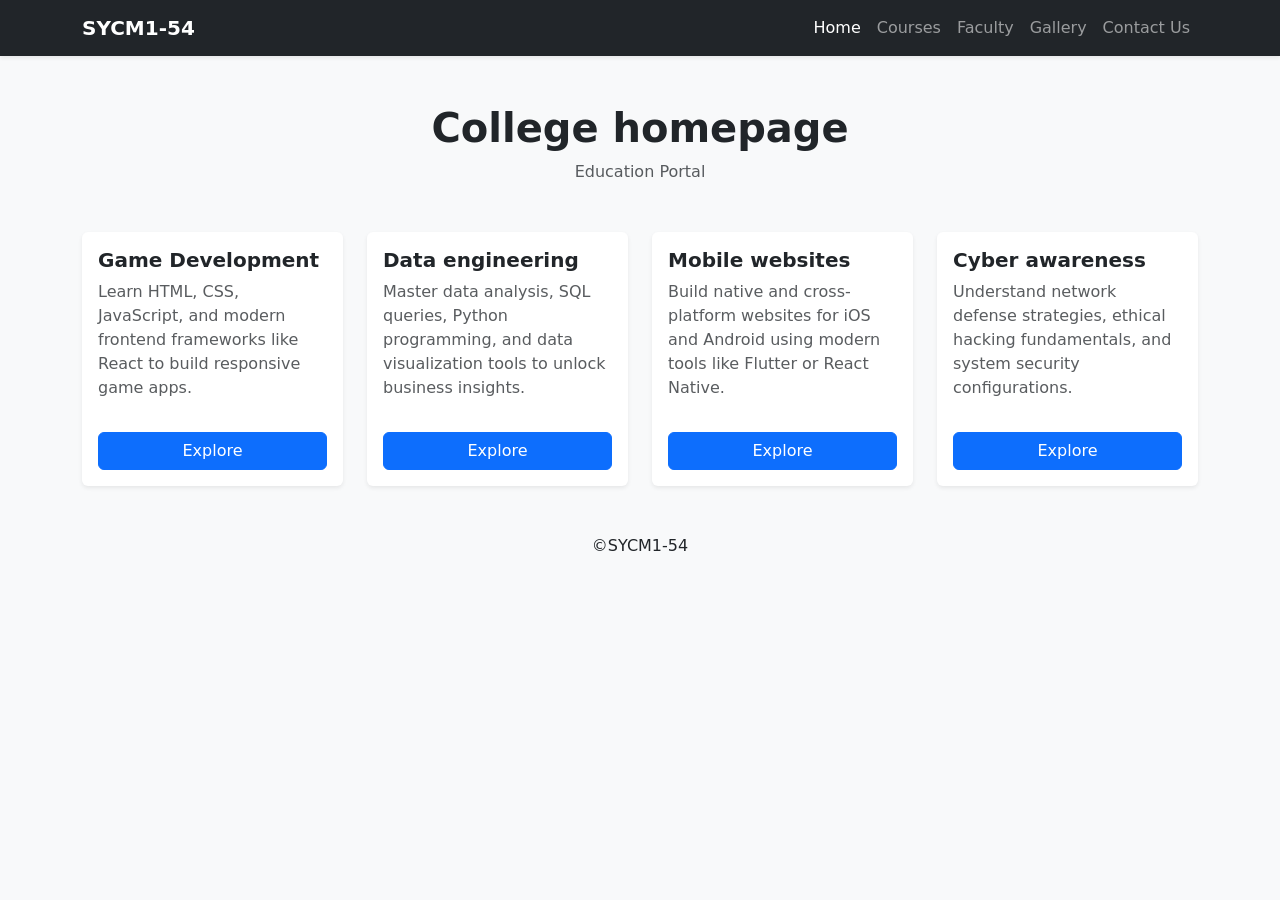
==== index.html @ 0f9f4968 "Rename expt6.html to index.html" ====
<html lang="en">
<head>
    <meta charset="UTF-8">
    <meta name="viewport" content="width=device-width, initial-scale=1.0">
    <title>College Homepage</title>
    
    <!-- Bootstrap 5.3 CSS CDN -->
    <link href="https://cdn.jsdelivr.net/npm/bootstrap@5.3.3/dist/css/bootstrap.min.css" rel="stylesheet">
    
    <style>
        
        .course-card {
            height: 100%;
            display: flex;
            flex-direction: column;
            transition: transform 0.2s ease, box-shadow 0.2s ease;
        }
        .grid-box{
            text-align: center;
        }
        .course-card:hover {
            transform: translateY(-5px);
            box-shadow: 0 8px 15px rgba(0, 0, 0, 0.1);
        }
        .course-card img {
            height: 180px;
            object-fit: cover;
        }
    </style>
</head>
<body class="bg-light">

    <nav class="navbar navbar-expand-lg navbar-dark bg-dark shadow-sm">
        <div class="container">
            <a class="navbar-brand fw-bold" href="#">SYCM1-54</a>
            
            <button class="navbar-toggler" type="button" data-bs-toggle="collapse" data-bs-target="#mainNavbar" aria-controls="mainNavbar" aria-expanded="false" aria-label="Toggle navigation">
                <span class="navbar-toggler-icon"></span>
            </button>
            
            <div class="collapse navbar-collapse" id="mainNavbar">
                <ul class="navbar-nav ms-auto mb-2 mb-lg-0">
                    <li class="nav-item">
                        <a class="nav-link active" aria-current="page" href="#">Home</a>
                    </li>
                    <li class="nav-item">
                        <a class="nav-link" href="#">Courses</a>
                    </li>
                    <li class="nav-item">
                        <a class="nav-link" href="#">Faculty</a>
                    </li>
                    <li class="nav-item">
                        <a class="nav-link" href="#">Gallery</a>
                    </li>
                    <li class="nav-item">
                        <a class="nav-link" href="#">Contact Us</a>
                    </li>
                </ul>
            </div>
        </div>
    </nav>

    <div class="container my-5">
        
        <div class="text-center mb-5">
            <h1 class="fw-bold">College homepage</h1>
            <p class="text-muted">Education Portal</p>
        </div>

        <div class="row g-4">
            
            <div class="col-12 col-md-6 col-lg-3">
                <div class="card course-card border-0 shadow-sm">
                    
                    <div class="card-body d-flex flex-column">
                        <h5 class="card-title fw-bold">Game Development</h5>
                        <p class="card-text text-muted flex-grow-1">Learn HTML, CSS, JavaScript, and modern frontend frameworks like React to build responsive game apps.</p>
                        <a href="#" class="btn btn-primary w-100 mt-3">Explore</a>
                    </div>
                </div>
            </div>

            <div class="col-12 col-md-6 col-lg-3">
                <div class="card course-card border-0 shadow-sm">
                    
                    <div class="card-body d-flex flex-column">
                        <h5 class="card-title fw-bold">Data engineering</h5>
                        <p class="card-text text-muted flex-grow-1">Master data analysis, SQL queries, Python programming, and data visualization tools to unlock business insights.</p>
                        <a href="#" class="btn btn-primary w-100 mt-3">Explore</a>
                    </div>
                </div>
            </div>

            <div class="col-12 col-md-6 col-lg-3">
                <div class="card course-card border-0 shadow-sm">
                   
                    <div class="card-body d-flex flex-column">
                        <h5 class="card-title fw-bold">Mobile websites</h5>
                        <p class="card-text text-muted flex-grow-1">Build native and cross-platform websites for iOS and Android using modern tools like Flutter or React Native.</p>
                        <a href="#" class="btn btn-primary w-100 mt-3">Explore</a>
                    </div>
                </div>
            </div>

            <div class="col-12 col-md-6 col-lg-3">
                <div class="card course-card border-0 shadow-sm">
                    
                    <div class="card-body d-flex flex-column">
                        <h5 class="card-title fw-bold">Cyber awareness</h5>
                        <p class="card-text text-muted flex-grow-1">Understand network defense strategies, ethical hacking fundamentals, and system security configurations.</p>
                        <a href="#" class="btn btn-primary w-100 mt-3">Explore</a>
                    </div>
                </div>
            </div>

        </div> 
        
    </div> 
    <footer class="row">
        <div class="col-15">
            <div class="grid-box">
                <p class="mb-0">&copy;SYCM1-54</p>
            </div>

        </div>
    </footer>

    <script src="https://cdn.jsdelivr.net/npm/bootstrap@5.3.3/dist/js/bootstrap.bundle.min.js"></script>
</body>
</html>
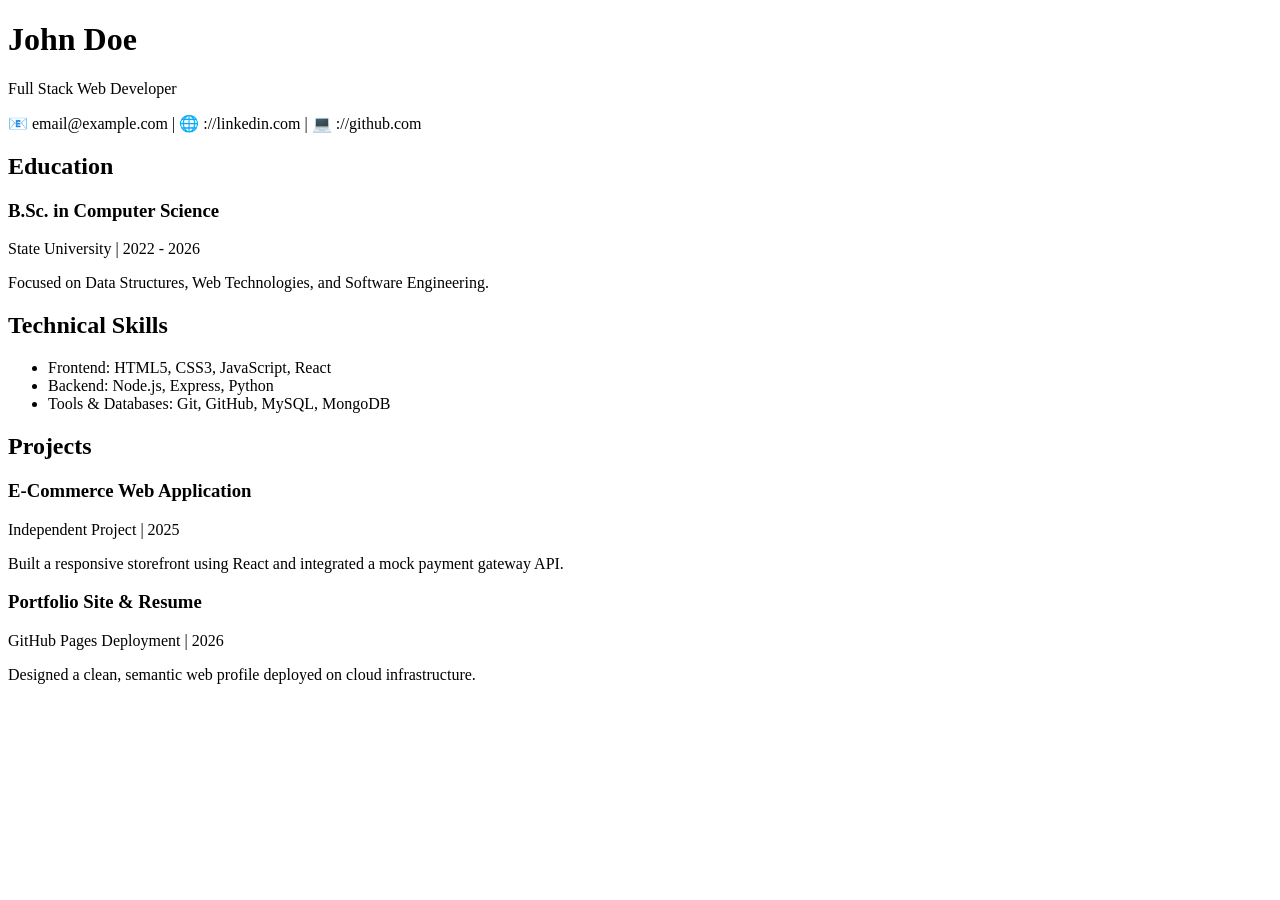
==== commit 48c0fedf: "Replace college homepage with professional resume Replaced college homepage with a professional resu" ====
--- a/index.html
+++ b/index.html
@@ -1,131 +1,57 @@
-
+<!DOCTYPE html>
 <html lang="en">
 <head>
     <meta charset="UTF-8">
     <meta name="viewport" content="width=device-width, initial-scale=1.0">
-    <title>College Homepage</title>
-    
-    <!-- Bootstrap 5.3 CSS CDN -->
-    <link href="https://cdn.jsdelivr.net/npm/bootstrap@5.3.3/dist/css/bootstrap.min.css" rel="stylesheet">
-    
-    <style>
-        
-        .course-card {
-            height: 100%;
-            display: flex;
-            flex-direction: column;
-            transition: transform 0.2s ease, box-shadow 0.2s ease;
-        }
-        .grid-box{
-            text-align: center;
-        }
-        .course-card:hover {
-            transform: translateY(-5px);
-            box-shadow: 0 8px 15px rgba(0, 0, 0, 0.1);
-        }
-        .course-card img {
-            height: 180px;
-            object-fit: cover;
-        }
-    </style>
+    <title>Professional Resume</title>
+    <link rel="stylesheet" href="style.css">
 </head>
-<body class="bg-light">
+<body>
+    <div class="resume-container">
+        <header>
+            <h1>John Doe</h1>
+            <p class="subtitle">Full Stack Web Developer</p>
+            <div class="contact-info">
+                <span>📧 email@example.com</span> | 
+                <span>🌐 ://linkedin.com</span> | 
+                <span>💻 ://github.com</span>
+            </div>
+        </header>
 
-    <nav class="navbar navbar-expand-lg navbar-dark bg-dark shadow-sm">
-        <div class="container">
-            <a class="navbar-brand fw-bold" href="#">SYCM1-54</a>
-            
-            <button class="navbar-toggler" type="button" data-bs-toggle="collapse" data-bs-target="#mainNavbar" aria-controls="mainNavbar" aria-expanded="false" aria-label="Toggle navigation">
-                <span class="navbar-toggler-icon"></span>
-            </button>
-            
-            <div class="collapse navbar-collapse" id="mainNavbar">
-                <ul class="navbar-nav ms-auto mb-2 mb-lg-0">
-                    <li class="nav-item">
-                        <a class="nav-link active" aria-current="page" href="#">Home</a>
-                    </li>
-                    <li class="nav-item">
-                        <a class="nav-link" href="#">Courses</a>
-                    </li>
-                    <li class="nav-item">
-                        <a class="nav-link" href="#">Faculty</a>
-                    </li>
-                    <li class="nav-item">
-                        <a class="nav-link" href="#">Gallery</a>
-                    </li>
-                    <li class="nav-item">
-                        <a class="nav-link" href="#">Contact Us</a>
-                    </li>
+        <main>
+            <section>
+                <h2>Education</h2>
+                <div class="entry">
+                    <h3>B.Sc. in Computer Science</h3>
+                    <p class="meta">State University | 2022 - 2026</p>
+                    <p>Focused on Data Structures, Web Technologies, and Software Engineering.</p>
+                </div>
+            </section>
+
+
+                    <section>
+                <h2>Technical Skills</h2>
+                <ul class="skills-list">
+                    <li>Frontend: HTML5, CSS3, JavaScript, React</li>
+                    <li>Backend: Node.js, Express, Python</li>
+                    <li>Tools & Databases: Git, GitHub, MySQL, MongoDB</li>
                 </ul>
-            </div>
-        </div>
-    </nav>
+            </section>
 
-    <div class="container my-5">
-        
-        <div class="text-center mb-5">
-            <h1 class="fw-bold">College homepage</h1>
-            <p class="text-muted">Education Portal</p>
-        </div>
-
-        <div class="row g-4">
-            
-            <div class="col-12 col-md-6 col-lg-3">
-                <div class="card course-card border-0 shadow-sm">
-                    
-                    <div class="card-body d-flex flex-column">
-                        <h5 class="card-title fw-bold">Game Development</h5>
-                        <p class="card-text text-muted flex-grow-1">Learn HTML, CSS, JavaScript, and modern frontend frameworks like React to build responsive game apps.</p>
-                        <a href="#" class="btn btn-primary w-100 mt-3">Explore</a>
-                    </div>
+            <section>
+                <h2>Projects</h2>
+                <div class="entry">
+                    <h3>E-Commerce Web Application</h3>
+                    <p class="meta">Independent Project | 2025</p>
+                    <p>Built a responsive storefront using React and integrated a mock payment gateway API.</p>
                 </div>
-            </div>
-
-            <div class="col-12 col-md-6 col-lg-3">
-                <div class="card course-card border-0 shadow-sm">
-                    
-                    <div class="card-body d-flex flex-column">
-                        <h5 class="card-title fw-bold">Data engineering</h5>
-                        <p class="card-text text-muted flex-grow-1">Master data analysis, SQL queries, Python programming, and data visualization tools to unlock business insights.</p>
-                        <a href="#" class="btn btn-primary w-100 mt-3">Explore</a>
-                    </div>
+                <div class="entry">
+                    <h3>Portfolio Site & Resume</h3>
+                    <p class="meta">GitHub Pages Deployment | 2026</p>
+                    <p>Designed a clean, semantic web profile deployed on cloud infrastructure.</p>
                 </div>
-            </div>
-
-            <div class="col-12 col-md-6 col-lg-3">
-                <div class="card course-card border-0 shadow-sm">
-                   
-                    <div class="card-body d-flex flex-column">
-                        <h5 class="card-title fw-bold">Mobile websites</h5>
-                        <p class="card-text text-muted flex-grow-1">Build native and cross-platform websites for iOS and Android using modern tools like Flutter or React Native.</p>
-                        <a href="#" class="btn btn-primary w-100 mt-3">Explore</a>
-                    </div>
-                </div>
-            </div>
-
-            <div class="col-12 col-md-6 col-lg-3">
-                <div class="card course-card border-0 shadow-sm">
-                    
-                    <div class="card-body d-flex flex-column">
-                        <h5 class="card-title fw-bold">Cyber awareness</h5>
-                        <p class="card-text text-muted flex-grow-1">Understand network defense strategies, ethical hacking fundamentals, and system security configurations.</p>
-                        <a href="#" class="btn btn-primary w-100 mt-3">Explore</a>
-                    </div>
-                </div>
-            </div>
-
-        </div> 
-        
-    </div> 
-    <footer class="row">
-        <div class="col-15">
-            <div class="grid-box">
-                <p class="mb-0">&copy;SYCM1-54</p>
-            </div>
-
-        </div>
-    </footer>
-
-    <script src="https://cdn.jsdelivr.net/npm/bootstrap@5.3.3/dist/js/bootstrap.bundle.min.js"></script>
+            </section>
+        </main>
+    </div>
 </body>
 </html>
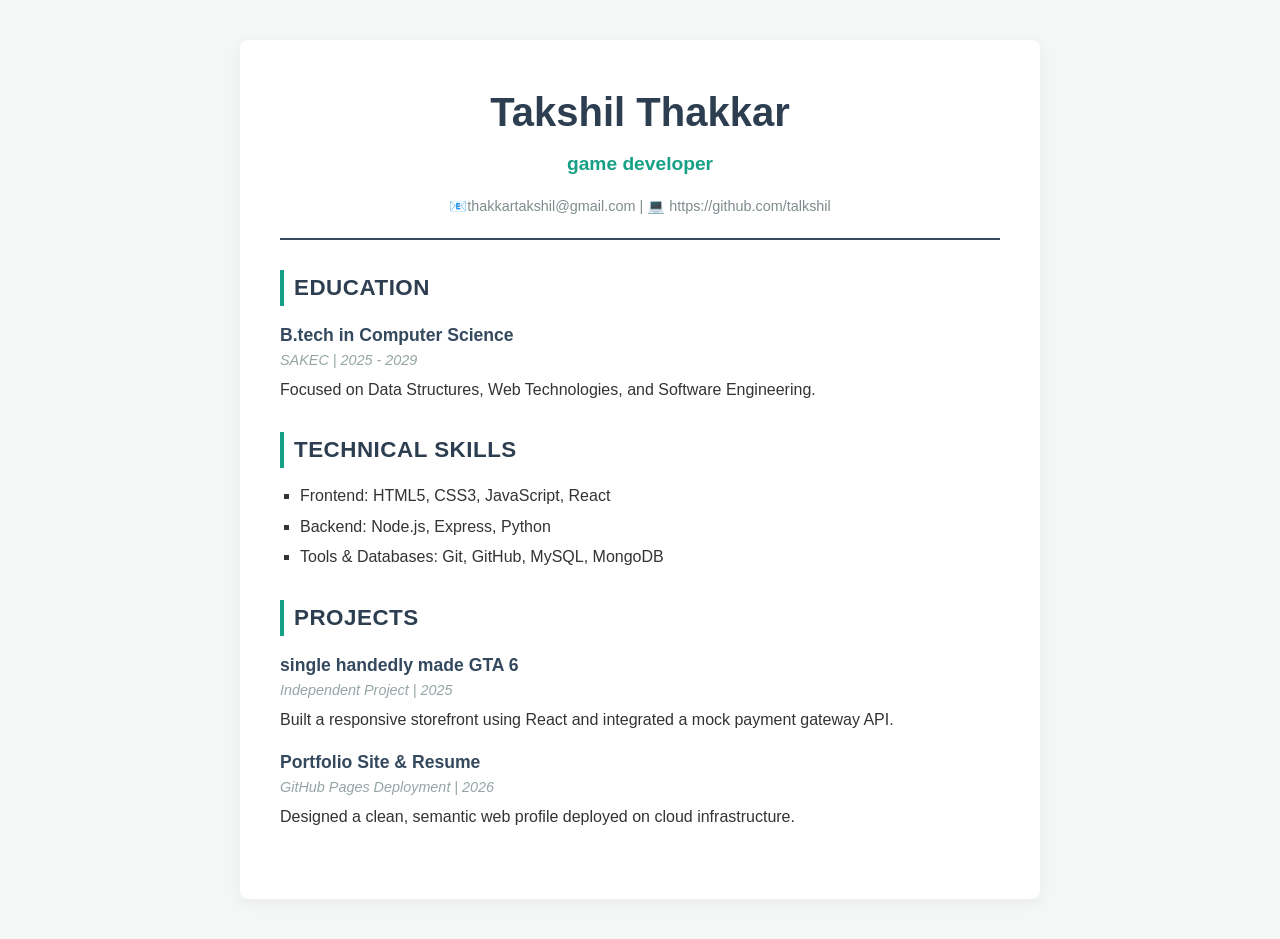
==== commit 7b8a1b3f: "Update resume details and author information" ====
--- a/index.html
+++ b/index.html
@@ -9,12 +9,12 @@
 <body>
     <div class="resume-container">
         <header>
-            <h1>John Doe</h1>
-            <p class="subtitle">Full Stack Web Developer</p>
+            <h1>Takshil Thakkar</h1>
+            <p class="subtitle">game developer</p>
             <div class="contact-info">
-                <span>📧 email@example.com</span> | 
-                <span>🌐 ://linkedin.com</span> | 
-                <span>💻 ://github.com</span>
+                <span>📧thakkartakshil@gmail.com</span> | 
+      
+                <span>💻 https://github.com/talkshil</span>
             </div>
         </header>
 
@@ -22,8 +22,8 @@
             <section>
                 <h2>Education</h2>
                 <div class="entry">
-                    <h3>B.Sc. in Computer Science</h3>
-                    <p class="meta">State University | 2022 - 2026</p>
+                    <h3>B.tech in Computer Science</h3>
+                    <p class="meta">SAKEC | 2025 - 2029</p>
                     <p>Focused on Data Structures, Web Technologies, and Software Engineering.</p>
                 </div>
             </section>
@@ -41,7 +41,7 @@
             <section>
                 <h2>Projects</h2>
                 <div class="entry">
-                    <h3>E-Commerce Web Application</h3>
+                    <h3>single handedly made GTA 6</h3>
                     <p class="meta">Independent Project | 2025</p>
                     <p>Built a responsive storefront using React and integrated a mock payment gateway API.</p>
                 </div>
--- a/style.css
+++ b/style.css
@@ -0,0 +1,77 @@
+* {
+    margin: 0;
+    padding: 0;
+    box-sizing: border-box;
+}
+body {
+    font-family: 'Segoe UI', Tahoma, Geneva, Verdana, sans-serif;
+    background-color: #f4f7f6;
+    color: #333;
+    line-height: 1.6;
+    padding: 40px 20px;
+}
+
+.resume-container {
+    max-width: 800px;
+    margin: 0 auto;
+    background: #ffffff;
+    padding: 40px;
+    border-radius: 8px;
+    box-shadow: 0 4px 15px rgba(0,0,0,0.05);
+}
+
+header {
+    text-align: center;
+    border-bottom: 2px solid #34495e;
+    padding-bottom: 20px;
+    margin-bottom: 30px;
+}
+header h1 {
+    font-size: 2.5rem;
+    color: #2c3e50;
+    margin-bottom: 5px;
+}
+.subtitle {
+    font-size: 1.2rem;
+    color: #16a085;
+    font-weight: 600;
+    margin-bottom: 15px;
+}
+.contact-info {
+    font-size: 0.9rem;
+    color: #7f8c8d;
+}
+
+section {
+    margin-bottom: 30px;
+}
+section h2 {
+    color: #2c3e50;
+    border-left: 4px solid #16a085;
+    padding-left: 10px;
+    font-size: 1.4rem;
+    margin-bottom: 15px;
+    text-transform: uppercase;
+    letter-spacing: 0.5px;
+}
+.entry {
+    margin-bottom: 15px;
+}
+.entry h3 {
+    color: #34495e;
+    font-size: 1.1rem;
+}
+.meta {
+    font-style: italic;
+    color: #95a5a6;
+    font-size: 0.9rem;
+    margin-bottom: 5px;
+}
+
+.skills-list {
+    list-style-type: square;
+    padding-left: 20px;
+}
+.skills-list li {
+    margin-bottom: 5px;
+}
